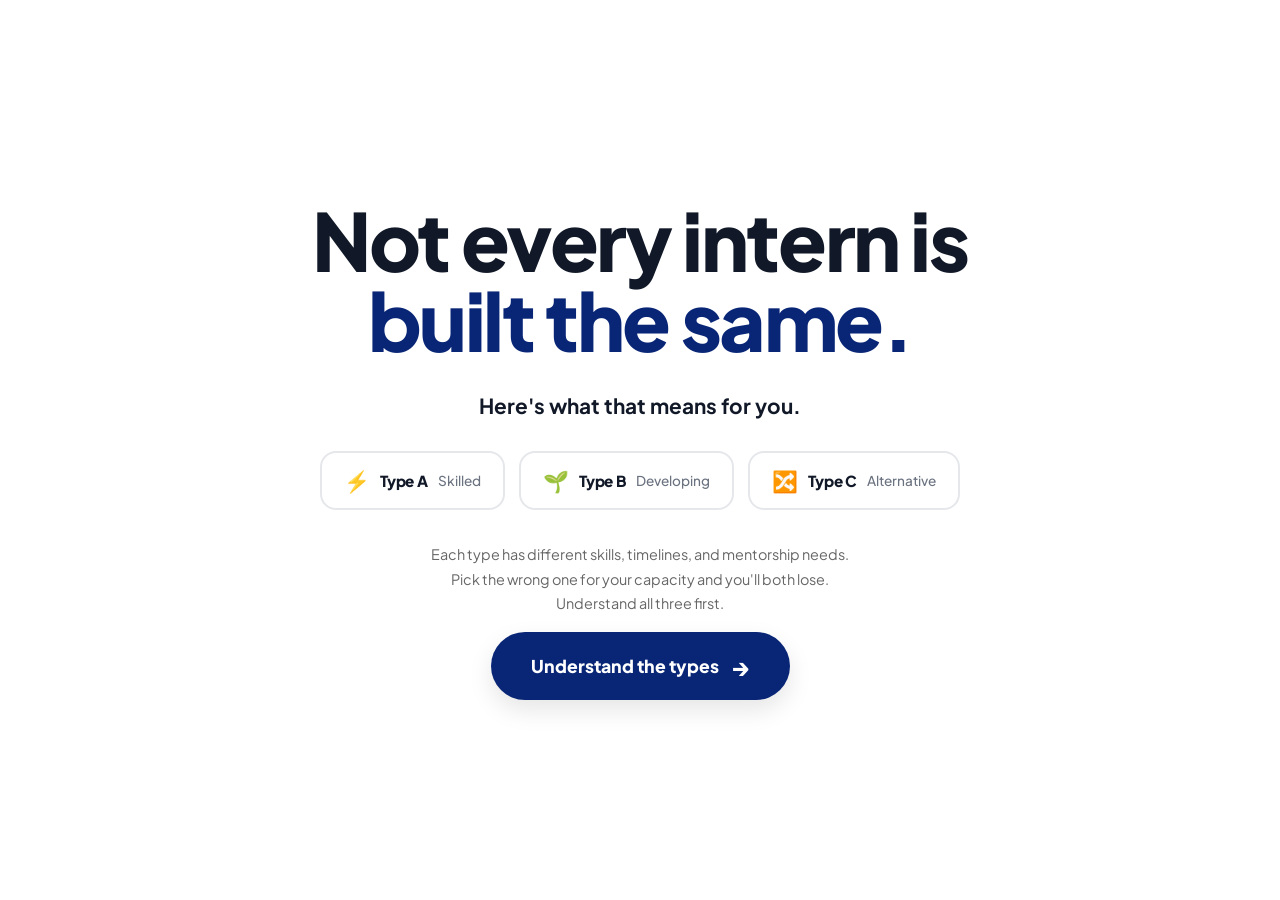
==== halt.html @ 6b746ff4 "initial commit" ====
<!DOCTYPE html>
<html lang="en">
<head>
    <meta charset="UTF-8">
    <meta name="viewport" content="width=device-width, initial-scale=1.0">
    <title>Internship Matching | Waitlist</title>
    <link rel="preconnect" href="https://fonts.googleapis.com">
    <link rel="preconnect" href="https://fonts.gstatic.com" crossorigin>
    <link href="https://fonts.googleapis.com/css2?family=Plus+Jakarta+Sans:wght@400;500;600;700;800&display=swap" rel="stylesheet">
    <link rel="stylesheet" href="style.css">
</head>
<body>

    <main class="hero-container">
        

        <section class="content">
            <h1 class="headline">
                Not every intern is <br>
                <span class="highlight-text">built the same.</span>
            </h1>

            <div class="subheadline-container">
                <p class="main-sub">
                    Here's what that means for you.
                </p>

                <div class="type-preview-row">
                    <div class="type-chip">
                        <span class="chip-icon">⚡</span>
                        <span class="chip-label">Type A</span>
                        <span class="chip-sub">Skilled</span>
                    </div>
                    <div class="type-chip">
                        <span class="chip-icon">🌱</span>
                        <span class="chip-label">Type B</span>
                        <span class="chip-sub">Developing</span>
                    </div>
                    <div class="type-chip">
                        <span class="chip-icon">🔀</span>
                        <span class="chip-label">Type C</span>
                        <span class="chip-sub">Alternative</span>
                    </div>
                </div>

                <p class="secondary-sub">
                    Each type has different skills, timelines, and mentorship needs.<br>
                    Pick the wrong one for your capacity and you'll both lose.<br>
                    Understand all three first.
                </p>
            </div>

            <a href="options.html"><button class="cta-button">
                Understand the types <span class="arrow">→</span>
            </button></a>

        </section>
    </main>

</body>
</html>
---- style.css ----
/* Reset & Base */
* {
    margin: 0;
    padding: 0;
    box-sizing: border-box;
}

:root {
    --primary-blue: #0066FF;
    --bg-color: #F8F9FA;
    --main-font: 'Plus Jakarta Sans', sans-serif;
}

body {
    font-family: 'Plus Jakarta Sans', sans-serif;
    background-color: #ffffff;
    color: #111827;
}

.hero-container {
    min-height: 100vh;
    display: flex;
    align-items: center;
    justify-content: center;
    padding: 2rem;
    position: relative;
}

/* ── BADGE ── */
.badge {
    display: inline-block;
    background: #ECFDF5;
    color: #065f46;
    font-size: 0.85rem;
    font-weight: 700;
    padding: 6px 18px;
    border-radius: 100px;
    margin-bottom: 2rem;
    letter-spacing: 0.01em;
}

/* ── HEADLINE ── */
.headline {
    font-weight: 900;
    letter-spacing: -0.03em;
    color: #111827;
    font-size: 80px;
    text-align: center;
    line-height: 1;
    padding: 0 0 2rem 0;
}

.highlight-text {
    color: #092676;
}

/* ── SUBHEADLINE ── */
.subheadline-container {
    max-width: 700px;
    margin: 0 auto;
    text-align: center;
}

.main-sub {
    font-size: 1.3rem;
    font-weight: 700;
    line-height: 1.3;
    color: #111827;
    margin-bottom: 2rem;
}

/* ── TYPE PREVIEW CHIPS ── */
.type-preview-row {
    display: flex;
    gap: 14px;
    justify-content: center;
    flex-wrap: wrap;
    margin-bottom: 2rem;
}

.type-chip {
    display: flex;
    align-items: center;
    gap: 10px;
    background: #ffffff;
    border: 2px solid #e5e7eb;
    border-radius: 16px;
    padding: 14px 22px;
    transition: border-color 0.2s ease, transform 0.2s ease, box-shadow 0.2s ease;
    cursor: default;
}

.type-chip:hover {
    border-color: #092676;
    transform: translateY(-4px);
    box-shadow: 0 12px 28px rgba(9, 38, 118, 0.12);
}

.chip-icon {
    font-size: 1.3rem;
}

.chip-label {
    font-size: 0.95rem;
    font-weight: 800;
    color: #111827;
    letter-spacing: -0.01em;
}

.chip-sub {
    font-size: 0.85rem;
    font-weight: 500;
    color: #6b7280;
}

/* ── SECONDARY SUB ── */
.secondary-sub {
    font-size: 0.9rem;
    color: #666;
    line-height: 1.7;
    margin-bottom: 1rem;
}

/* ── BUTTON ── */
a {
    text-decoration: none;
}

.cta-button {
    display: flex;
    align-items: center;
    gap: 12px;
    margin: 0 auto;
    background-color: #092676;
    color: white;
    padding: 1.2rem 2.5rem;
    border-radius: 100px;
    font-size: 1.1rem;
    font-weight: 800;
    border: none;
    cursor: pointer;
    transition: transform 0.2s ease, box-shadow 0.2s ease;
    box-shadow: 0 10px 25px rgba(0, 0, 0, 0.1);
    font-family: 'Plus Jakarta Sans', sans-serif;
}

.cta-button:hover {
    transform: translateY(-3px) scale(1.02);
    box-shadow: 0 15px 30px rgba(0, 0, 0, 0.15);
}

.arrow {
    font-size: 1.5rem;
    transition: transform 0.2s ease;
}

.cta-button:hover .arrow {
    transform: translateX(5px);
}

/* ── DECORATIVE STICKERS ── */
.sticker {
    position: absolute;
    font-size: 3rem;
    user-select: none;
    opacity: 0.6;
}

.sticker-1 {
    top: 15%;
    left: 10%;
    color: #092676;
    animation: float 4s infinite ease-in-out;
}

.sticker-2 {
    bottom: 20%;
    right: 12%;
    font-size: 2.5rem;
    animation: float 5s infinite ease-in-out reverse;
}

@keyframes float {
    0%, 100% { transform: translateY(0) rotate(0); }
    50% { transform: translateY(-20px) rotate(10deg); }
}

/* ── MOBILE ── */
@media (max-width: 768px) {
    .sticker { display: none; }
    .headline { font-size: 3rem; }
    .type-preview-row { gap: 10px; }
    .type-chip { padding: 12px 16px; }
    .main-sub { font-size: 1.3rem; }
}
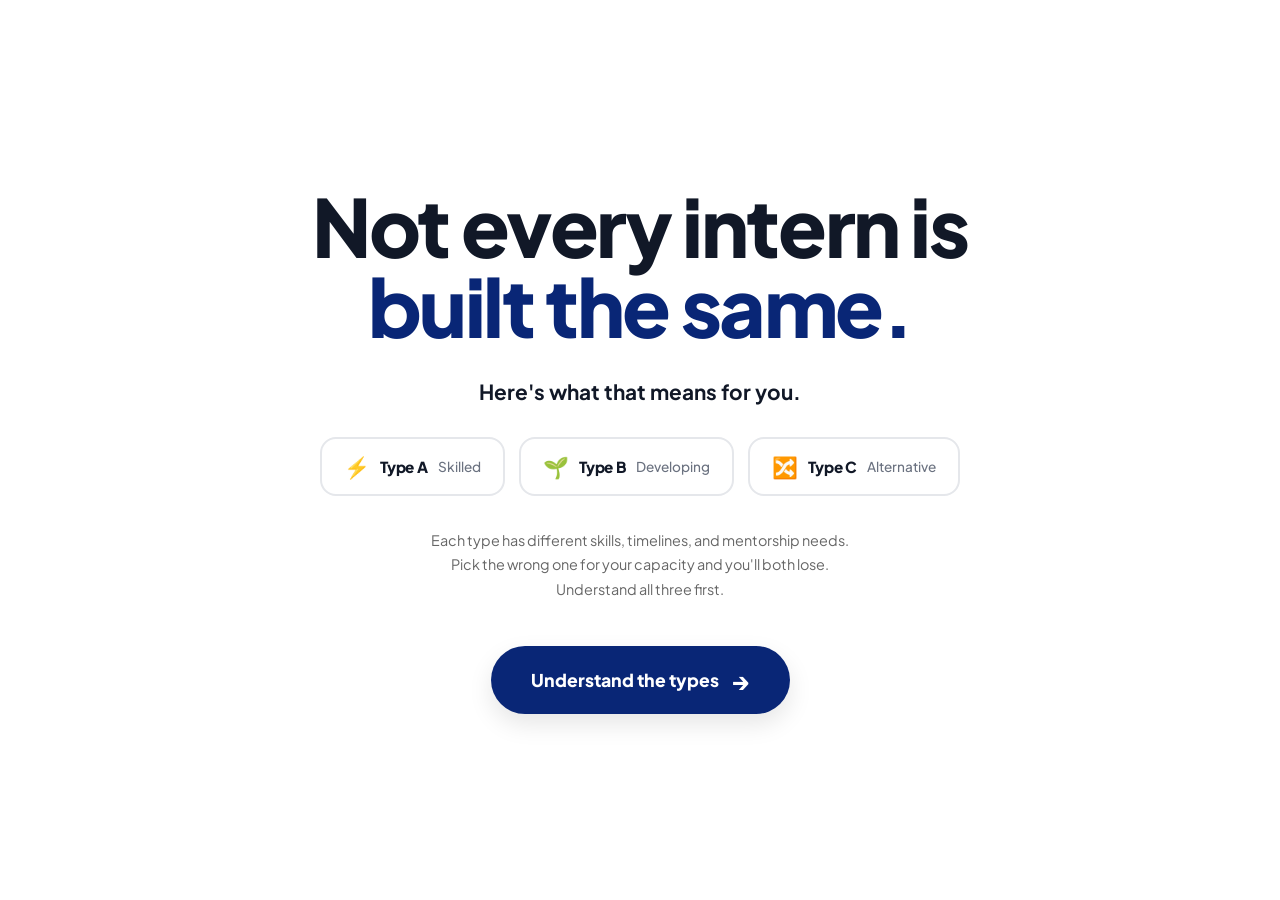
==== commit e3204b66: "Added Favicon" ====
--- a/halt.html
+++ b/halt.html
@@ -4,6 +4,11 @@
     <meta charset="UTF-8">
     <meta name="viewport" content="width=device-width, initial-scale=1.0">
     <title>Internship Matching | Waitlist</title>
+    <!-- Favicon -->
+    <link rel="icon" type="image/x-icon" href="images/favicon.ico">
+    <link rel="icon" type="image/png" sizes="32x32" href="images/favicon-32x32.png">
+    <link rel="icon" type="image/png" sizes="16x16" href="images/favicon-16x16.png">
+    <link rel="apple-touch-icon" sizes="180x180" href="images/apple-touch-icon.png">
     <link rel="preconnect" href="https://fonts.googleapis.com">
     <link rel="preconnect" href="https://fonts.gstatic.com" crossorigin>
     <link href="https://fonts.googleapis.com/css2?family=Plus+Jakarta+Sans:wght@400;500;600;700;800&display=swap" rel="stylesheet">
--- a/style.css
+++ b/style.css
@@ -1,29 +1,53 @@
-/* Reset & Base */
-* {
+/* ============================================================
+   CSS RESET & CUSTOM PROPERTIES
+============================================================ */
+*, *::before, *::after {
     margin: 0;
     padding: 0;
     box-sizing: border-box;
+    -webkit-font-smoothing: antialiased;
 }
 
 :root {
-    --primary-blue: #0066FF;
-    --bg-color: #F8F9FA;
-    --main-font: 'Plus Jakarta Sans', sans-serif;
+    --primary: #092676;
+    --accent: #AFE9FD;
+    --bg: #ffffff;
+    --text: #111827;
+    --text-muted: #6b7280;
+    --border: #e5e7eb;
+    --radius-pill: 100px;
+    --radius-chip: 16px;
 }
 
 body {
     font-family: 'Plus Jakarta Sans', sans-serif;
-    background-color: #ffffff;
-    color: #111827;
-}
-
+    background-color: var(--bg);
+    color: var(--text);
+}
+
+a {
+    text-decoration: none;
+}
+
+/* ============================================================
+   BASE / MOBILE-FIRST  (320px – 479px)
+   Centered single-column layout. Generous touch targets.
+   Headline scales fluidly from ~2.4rem up.
+============================================================ */
 .hero-container {
     min-height: 100vh;
     display: flex;
     align-items: center;
     justify-content: center;
-    padding: 2rem;
+    padding: clamp(24px, 6vw, 40px) clamp(20px, 5vw, 32px);
     position: relative;
+}
+
+.content {
+    width: 100%;
+    display: flex;
+    flex-direction: column;
+    align-items: center;
 }
 
 /* ── BADGE ── */
@@ -31,11 +55,11 @@
     display: inline-block;
     background: #ECFDF5;
     color: #065f46;
-    font-size: 0.85rem;
+    font-size: clamp(0.75rem, 2vw, 0.85rem);
     font-weight: 700;
     padding: 6px 18px;
-    border-radius: 100px;
-    margin-bottom: 2rem;
+    border-radius: var(--radius-pill);
+    margin-bottom: clamp(1.2rem, 3vw, 2rem);
     letter-spacing: 0.01em;
 }
 
@@ -43,105 +67,107 @@
 .headline {
     font-weight: 900;
     letter-spacing: -0.03em;
-    color: #111827;
-    font-size: 80px;
+    color: var(--text);
+    /* Fluid: ~2.4rem on 320px → 80px on large screens */
+    font-size: clamp(2.4rem, 10vw, 80px);
     text-align: center;
     line-height: 1;
-    padding: 0 0 2rem 0;
+    padding: 0 0 clamp(1.4rem, 4vw, 2rem) 0;
 }
 
 .highlight-text {
-    color: #092676;
-}
-
-/* ── SUBHEADLINE ── */
+    color: var(--primary);
+}
+
+/* ── SUBHEADLINE CONTAINER ── */
 .subheadline-container {
+    width: 100%;
     max-width: 700px;
     margin: 0 auto;
     text-align: center;
 }
 
 .main-sub {
-    font-size: 1.3rem;
+    font-size: clamp(1rem, 3.5vw, 1.3rem);
     font-weight: 700;
     line-height: 1.3;
-    color: #111827;
-    margin-bottom: 2rem;
+    color: var(--text);
+    margin-bottom: clamp(1.2rem, 3vw, 2rem);
 }
 
 /* ── TYPE PREVIEW CHIPS ── */
 .type-preview-row {
     display: flex;
-    gap: 14px;
+    gap: clamp(8px, 2vw, 14px);
     justify-content: center;
     flex-wrap: wrap;
-    margin-bottom: 2rem;
+    margin-bottom: clamp(1.2rem, 3vw, 2rem);
 }
 
 .type-chip {
     display: flex;
     align-items: center;
-    gap: 10px;
-    background: #ffffff;
-    border: 2px solid #e5e7eb;
-    border-radius: 16px;
-    padding: 14px 22px;
+    gap: clamp(6px, 1.5vw, 10px);
+    background: var(--bg);
+    border: 2px solid var(--border);
+    border-radius: var(--radius-chip);
+    /* Fluid padding — stays tappable (≥48px height) on mobile */
+    padding: clamp(12px, 2vw, 14px) clamp(14px, 3vw, 22px);
+    min-height: 48px;
     transition: border-color 0.2s ease, transform 0.2s ease, box-shadow 0.2s ease;
     cursor: default;
 }
 
 .type-chip:hover {
-    border-color: #092676;
+    border-color: var(--primary);
     transform: translateY(-4px);
     box-shadow: 0 12px 28px rgba(9, 38, 118, 0.12);
 }
 
 .chip-icon {
-    font-size: 1.3rem;
+    font-size: clamp(1.1rem, 2.5vw, 1.3rem);
 }
 
 .chip-label {
-    font-size: 0.95rem;
+    font-size: clamp(0.82rem, 2vw, 0.95rem);
     font-weight: 800;
-    color: #111827;
+    color: var(--text);
     letter-spacing: -0.01em;
 }
 
 .chip-sub {
-    font-size: 0.85rem;
+    font-size: clamp(0.75rem, 1.8vw, 0.85rem);
     font-weight: 500;
-    color: #6b7280;
+    color: var(--text-muted);
 }
 
 /* ── SECONDARY SUB ── */
 .secondary-sub {
-    font-size: 0.9rem;
+    font-size: clamp(0.82rem, 2vw, 0.9rem);
     color: #666;
     line-height: 1.7;
-    margin-bottom: 1rem;
-}
-
-/* ── BUTTON ── */
-a {
-    text-decoration: none;
-}
-
+    margin-bottom: clamp(1.4rem, 3vw, 1rem);
+}
+
+/* ── CTA BUTTON ── */
 .cta-button {
     display: flex;
     align-items: center;
     gap: 12px;
-    margin: 0 auto;
-    background-color: #092676;
+    margin: clamp(1rem, 3vw, 1.4rem) auto 0;
+    background-color: var(--primary);
     color: white;
-    padding: 1.2rem 2.5rem;
-    border-radius: 100px;
-    font-size: 1.1rem;
+    /* Fluid padding, always ≥48px tall */
+    padding: clamp(14px, 2.5vw, 1.2rem) clamp(24px, 5vw, 2.5rem);
+    border-radius: var(--radius-pill);
+    font-size: clamp(0.95rem, 2.5vw, 1.1rem);
     font-weight: 800;
     border: none;
     cursor: pointer;
     transition: transform 0.2s ease, box-shadow 0.2s ease;
     box-shadow: 0 10px 25px rgba(0, 0, 0, 0.1);
     font-family: 'Plus Jakarta Sans', sans-serif;
+    min-height: 48px; /* touch target */
 }
 
 .cta-button:hover {
@@ -150,7 +176,7 @@
 }
 
 .arrow {
-    font-size: 1.5rem;
+    font-size: clamp(1.2rem, 3vw, 1.5rem);
     transition: transform 0.2s ease;
 }
 
@@ -158,38 +184,156 @@
     transform: translateX(5px);
 }
 
-/* ── DECORATIVE STICKERS ── */
+/* ── DECORATIVE STICKERS: hidden on mobile to reduce clutter ── */
 .sticker {
-    position: absolute;
-    font-size: 3rem;
-    user-select: none;
-    opacity: 0.6;
-}
-
-.sticker-1 {
-    top: 15%;
-    left: 10%;
-    color: #092676;
-    animation: float 4s infinite ease-in-out;
-}
-
-.sticker-2 {
-    bottom: 20%;
-    right: 12%;
-    font-size: 2.5rem;
-    animation: float 5s infinite ease-in-out reverse;
+    display: none;
 }
 
 @keyframes float {
     0%, 100% { transform: translateY(0) rotate(0); }
-    50% { transform: translateY(-20px) rotate(10deg); }
-}
-
-/* ── MOBILE ── */
-@media (max-width: 768px) {
-    .sticker { display: none; }
-    .headline { font-size: 3rem; }
-    .type-preview-row { gap: 10px; }
-    .type-chip { padding: 12px 16px; }
-    .main-sub { font-size: 1.3rem; }
+    50%       { transform: translateY(-20px) rotate(10deg); }
+}
+
+
+/* ============================================================
+   SMALL MOBILE / LARGE PHONE  (480px – 639px)
+   Chips sit comfortably in a row; headline grows a bit more.
+============================================================ */
+@media (min-width: 480px) {
+    .headline {
+        font-size: clamp(2.8rem, 9vw, 4.4rem);
+    }
+
+    .type-chip {
+        padding: 12px 20px;
+    }
+}
+
+
+/* ============================================================
+   TABLET PORTRAIT  (640px – 767px)
+   More generous spacing throughout; headline scales further.
+============================================================ */
+@media (min-width: 640px) {
+    .headline {
+        font-size: clamp(3.4rem, 8vw, 5.2rem);
+    }
+
+    .main-sub {
+        font-size: 1.2rem;
+    }
+
+    .secondary-sub {
+        font-size: 0.88rem;
+    }
+}
+
+
+/* ============================================================
+   TABLET LANDSCAPE  (768px – 1023px)
+   Stickers reappear; headline and chip sizing comfortable.
+============================================================ */
+@media (min-width: 768px) {
+    .headline {
+        font-size: clamp(4rem, 8vw, 6rem);
+    }
+
+    .main-sub {
+        font-size: 1.25rem;
+    }
+
+    /* Bring decorative stickers back at tablet landscape and up */
+    .sticker {
+        display: block;
+        position: absolute;
+        font-size: clamp(2rem, 4vw, 3rem);
+        user-select: none;
+        opacity: 0.6;
+    }
+
+    .sticker-1 {
+        top: 15%;
+        left: 10%;
+        color: var(--primary);
+        animation: float 4s infinite ease-in-out;
+    }
+
+    .sticker-2 {
+        bottom: 20%;
+        right: 12%;
+        font-size: clamp(1.8rem, 3vw, 2.5rem);
+        animation: float 5s infinite ease-in-out reverse;
+    }
+
+    .type-chip {
+        padding: 14px 22px;
+        gap: 10px;
+    }
+}
+
+
+/* ============================================================
+   LAPTOP / SMALL DESKTOP  (1024px – 1279px)
+   Near-full design; headline approaching final size.
+============================================================ */
+@media (min-width: 1024px) {
+    .hero-container {
+        padding: 40px;
+    }
+
+    .headline {
+        font-size: clamp(5rem, 7vw, 72px);
+    }
+
+    .main-sub {
+        font-size: 1.3rem;
+    }
+
+    .secondary-sub {
+        font-size: 0.9rem;
+    }
+
+    .cta-button {
+        font-size: 1.05rem;
+        padding: 1.1rem 2.2rem;
+    }
+}
+
+
+/* ============================================================
+   DESKTOP  (1280px and above)
+   Full original design — 80px headline, max spacing.
+============================================================ */
+@media (min-width: 1280px) {
+    .headline {
+        font-size: 80px;
+        padding-bottom: 2rem;
+    }
+
+    .main-sub {
+        font-size: 1.3rem;
+        margin-bottom: 2rem;
+    }
+
+    .type-preview-row {
+        gap: 14px;
+        margin-bottom: 2rem;
+    }
+
+    .cta-button {
+        padding: 1.2rem 2.5rem;
+        font-size: 1.1rem;
+    }
+
+    .arrow {
+        font-size: 1.5rem;
+    }
+
+    .sticker-1 {
+        font-size: 3rem;
+    }
+
+    .sticker-2 {
+        font-size: 2.5rem;
+    }
 }
